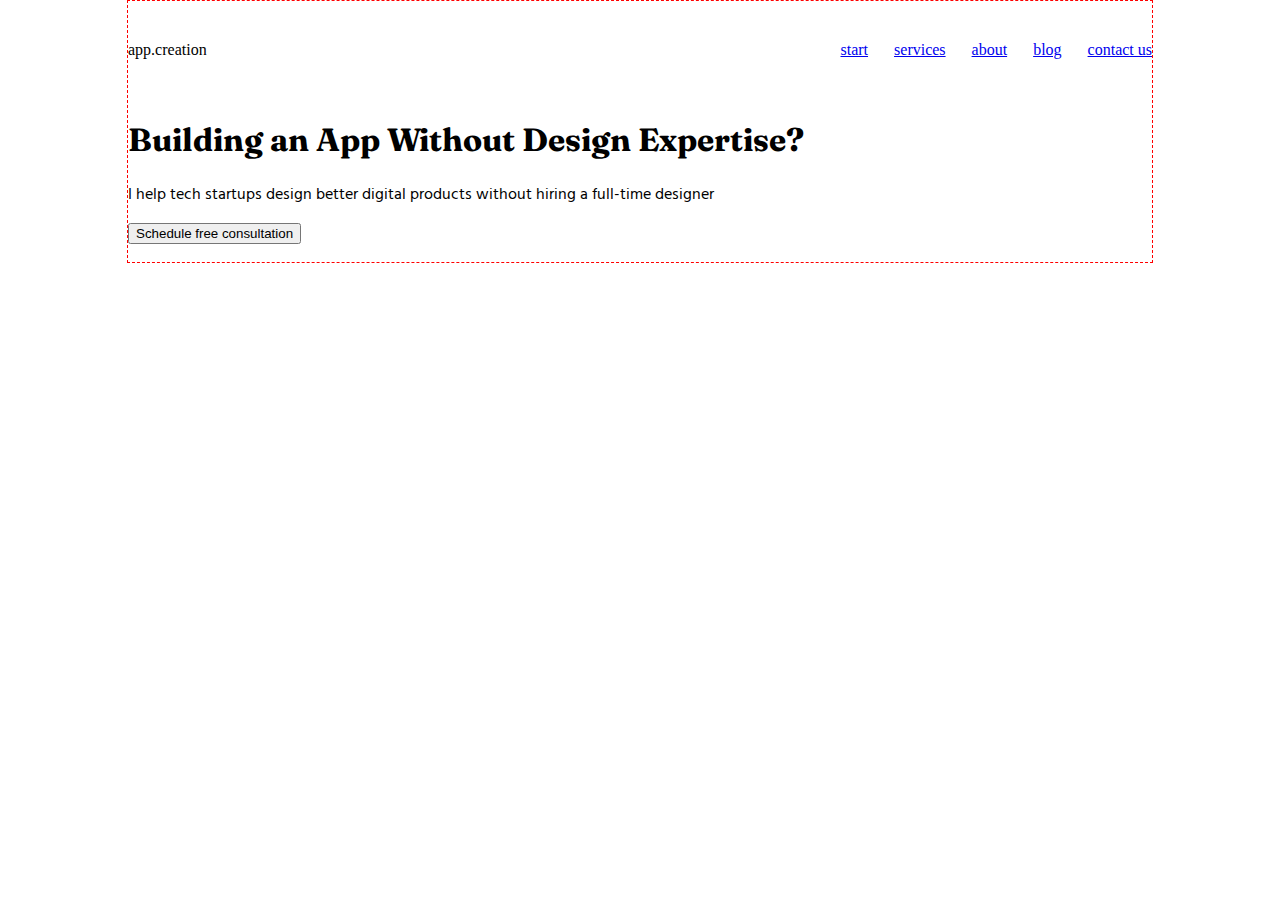
==== index.html @ 3f7c38e3 "Add logo" ====
<!DOCTYPE html>
<html>
  <head>
    <meta charset="utf-8">
    <title>app.creation</title>
    <link rel="stylesheet" href="styles.css">
    <link rel="stylesheet" href="fonts.css">
    <link href="https://fonts.googleapis.com/css2?family=Fraunces&family=Hind+Siliguri:wght@300&display=swap" rel="stylesheet">
  </head>
  <body>
    <div class="wrapper">
    <header class="header">
      <div class="logo">
        <div class="logo__circle logo__circle_color_dark-blue"></div>
        <div class="logo__circle logo__circle_color_blue"></div>
        app.creation
      </div>      
      <nav class="menu">
        <a class="menu__item" href="#">start</a>
        <a class="menu__item" href="#">services</a>
        <a class="menu__item" href="#">about</a>
        <a class="menu__item" href="#">blog</a>
        <a class="menu__item" href="#">contact us</a>
      </nav> 
    </header>
    <section class="main-section">
      <main class="main-content">
        <h1 class="main-content__title">Building an App Without Design Expertise?</h1>
        <p class="main-content__description">I help tech startups design better digital products without hiring a full-time designer</p>
        <button class="main-content__button">Schedule free consultation</button>
      </main>
      <div class="image-content">
        <img class="image-content__img">
      </div>
    </section>
    </div>
  </body>
</html>
---- styles.css ----
h1 {
	font-family: 'Fraunces', serif;
}

p {
	font-family: 'Hind Siliguri', sans-serif;
}

body {
	margin: 0;
}

.wrapper {
	margin: auto;
	width: 80%;
	border: dashed 1px red;
}

.header {
	display: flex;
	justify-content: space-between;
}

.logo {
	padding: 40px 0;
}

.menu {
	display: flex;
	align-items: center;
}

.menu__item {
	padding: 0 13px;
}

.menu__item:last-child {
	padding-right: 0;
}
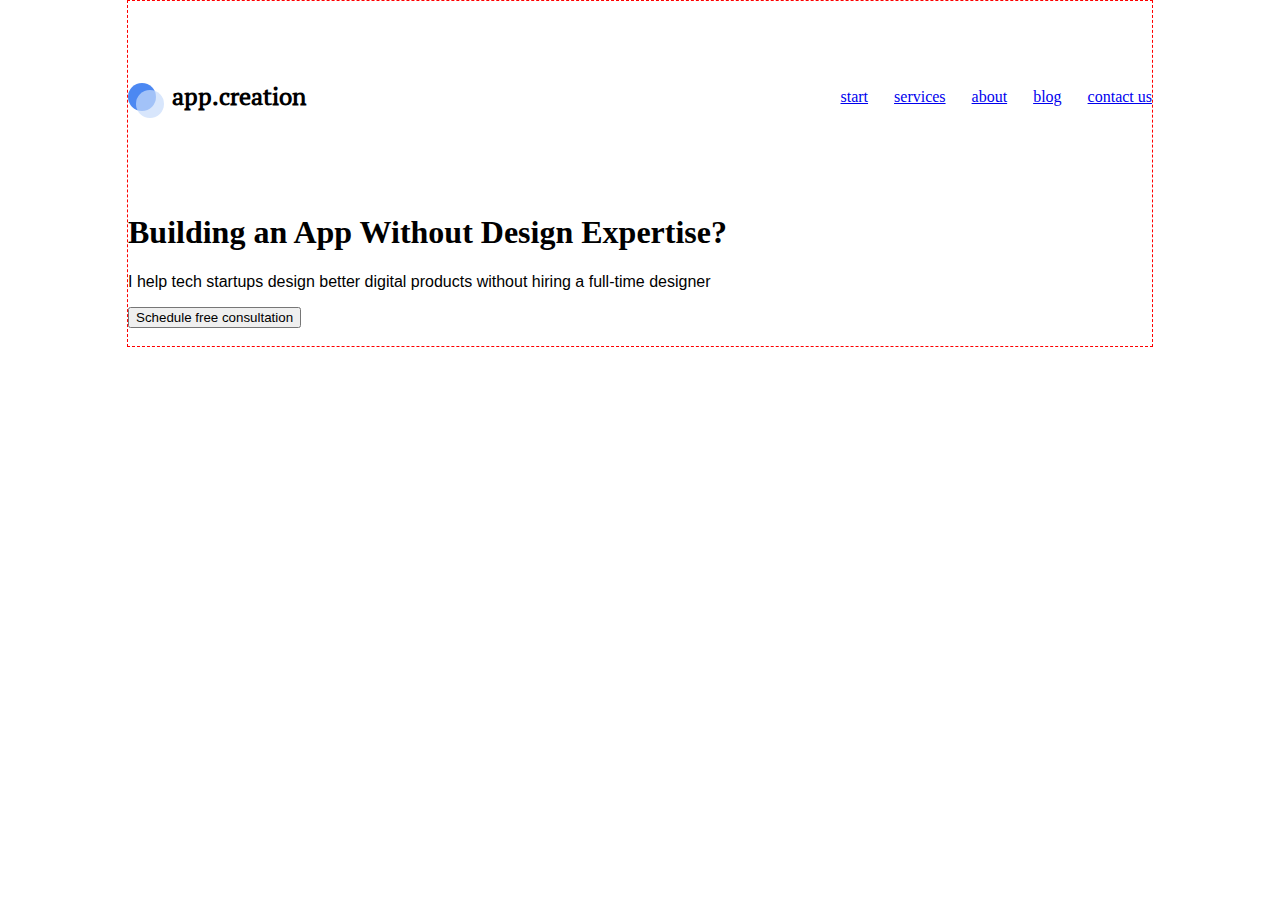
==== commit d514b16c: "Add fonts" ====
--- a/index.html
+++ b/index.html
@@ -4,8 +4,7 @@
     <meta charset="utf-8">
     <title>app.creation</title>
     <link rel="stylesheet" href="styles.css">
-    <link rel="stylesheet" href="fonts.css">
-    <link href="https://fonts.googleapis.com/css2?family=Fraunces&family=Hind+Siliguri:wght@300&display=swap" rel="stylesheet">
+    <link rel="stylesheet" href="fonts.css">    
   </head>
   <body>
     <div class="wrapper">
--- a/styles.css
+++ b/styles.css
@@ -17,12 +17,37 @@
 }
 
 .header {
+	padding: 40px 0;
 	display: flex;
 	justify-content: space-between;
 }
 
 .logo {
+	position: relative;
 	padding: 40px 0;
+	padding-left: 44px;	
+  font: bold 24px/32px pt_serif, arial, helvetica, sans-serif;  
+}
+
+.logo__circle {
+	position: absolute;
+	left: 0;
+	top: 50%;
+	transform: translateY(-50%);
+	width: 28px;
+	height: 28px;	
+	border-radius: 50%; 
+	opacity: .7;
+}
+
+.logo__circle_color_dark-blue {
+	background: #0056EC;
+}
+
+.logo__circle_color_blue {
+	left: 8px;
+	top: 56%;
+	background: #C8DBFB;
 }
 
 .menu {
--- a/fonts.css
+++ b/fonts.css
@@ -0,0 +1,76 @@
+@font-face {
+    font-family: 'pt_serifbold';
+    src: url('Fonts/ptserif-bold-webfont.woff') format('woff');
+    font-weight: normal;
+    font-style: normal;
+}
+
+@font-face {
+    font-family: 'pt_serifbold_italic';
+    src: url('Fonts/ptserif-bolditalic-webfont.woff') format('woff');
+    font-weight: normal;
+    font-style: normal;
+}
+
+@font-face {
+    font-family: 'pt_serifitalic';
+    src: url('Fonts/ptserif-italic-webfont.woff') format('woff');
+    font-weight: normal;
+    font-style: normal;
+}
+
+@font-face {
+    font-family: 'pt_serif';
+    src: url('Fonts/ptserif-regular-webfont.woff') format('woff');
+    font-weight: normal;
+    font-style: normal;
+}
+
+@font-face {
+    font-family: 'frauncesblack_italic';
+    src: url('Fonts/fraunces-italic-variablefont-webfont.woff') format('woff');
+    font-weight: normal;
+    font-style: normal;
+}
+
+@font-face {
+    font-family: 'fraunces';
+    src: url('Fonts/fraunces-variablefont-webfont.woff') format('woff');
+    font-weight: normal;
+    font-style: normal;
+}
+
+@font-face {
+    font-family: 'hind_siliguribold';
+    src: url('Fonts/hindsiliguri-bold-webfont.woff') format('woff');
+    font-weight: normal;
+    font-style: normal;
+}
+
+@font-face {
+    font-family: 'hind_siligurilight';
+    src: url('Fonts/hindsiliguri-light-webfont.woff') format('woff');
+    font-weight: normal;
+    font-style: normal;
+}
+
+@font-face {
+    font-family: 'hind_siligurimedium';
+    src: url('Fonts/hindsiliguri-medium-webfont.woff') format('woff');
+    font-weight: normal;
+    font-style: normal;
+}
+
+@font-face {
+    font-family: 'hind_siliguriregular';
+    src: url('Fonts/hindsiliguri-regular-webfont.woff') format('woff');
+    font-weight: normal;
+    font-style: normal;
+}
+
+@font-face {
+    font-family: 'hind_siligurisemibold';
+    src: url('Fonts/hindsiliguri-semibold-webfont.woff') format('woff');
+    font-weight: normal;
+    font-style: normal;
+}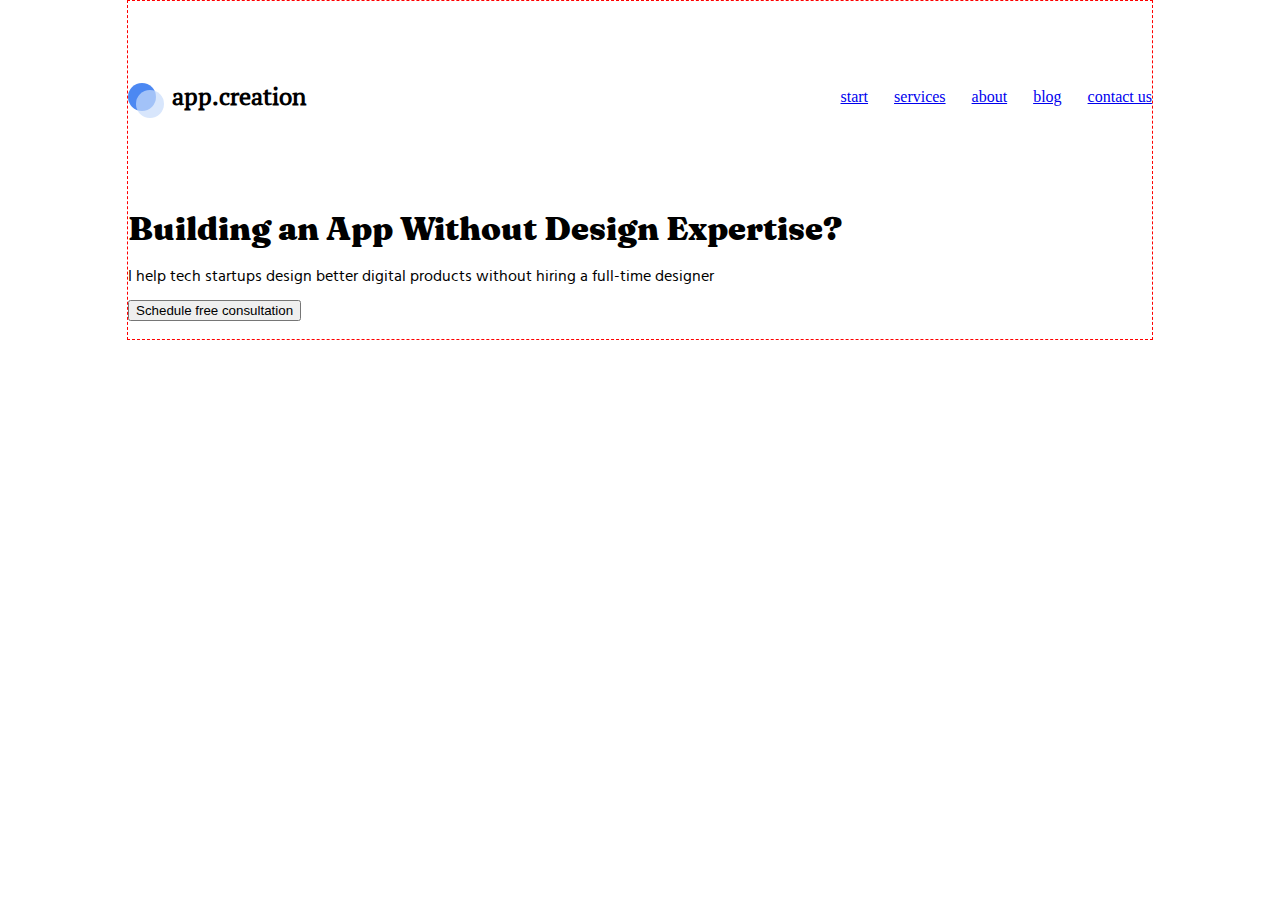
==== commit d2f6a81c: "New menu" ====
--- a/index.html
+++ b/index.html
@@ -16,7 +16,7 @@
       </div>      
       <nav class="menu">
         <a class="menu__item" href="#">start</a>
-        <a class="menu__item" href="#">services</a>
+        <a class="menu__item menu__item_active" href="#">services</a>
         <a class="menu__item" href="#">about</a>
         <a class="menu__item" href="#">blog</a>
         <a class="menu__item" href="#">contact us</a>
--- a/styles.css
+++ b/styles.css
@@ -1,9 +1,9 @@
 h1 {
-	font-family: 'Fraunces', serif;
+	font-family: 'fraunces', arial, helvetica, sans-serif;
 }
 
 p {
-	font-family: 'Hind Siliguri', sans-serif;
+	font-family: 'hind_siliguriregular', arial, helvetica, sans-serif;
 }
 
 body {
--- a/fonts.css
+++ b/fonts.css
@@ -73,4 +73,18 @@
     src: url('Fonts/hindsiliguri-semibold-webfont.woff') format('woff');
     font-weight: normal;
     font-style: normal;
+}
+
+@font-face {
+    font-family: 'robotoregular';
+    src: url('Fonts/roboto-regular-webfont.woff') format('woff');
+    font-weight: normal;
+    font-style: normal;
+}
+
+@font-face {
+    font-family: 'robotomedium';
+    src: url('Fonts/roboto-medium-webfont.woff') format('woff');
+    font-weight: normal;
+    font-style: normal;
 }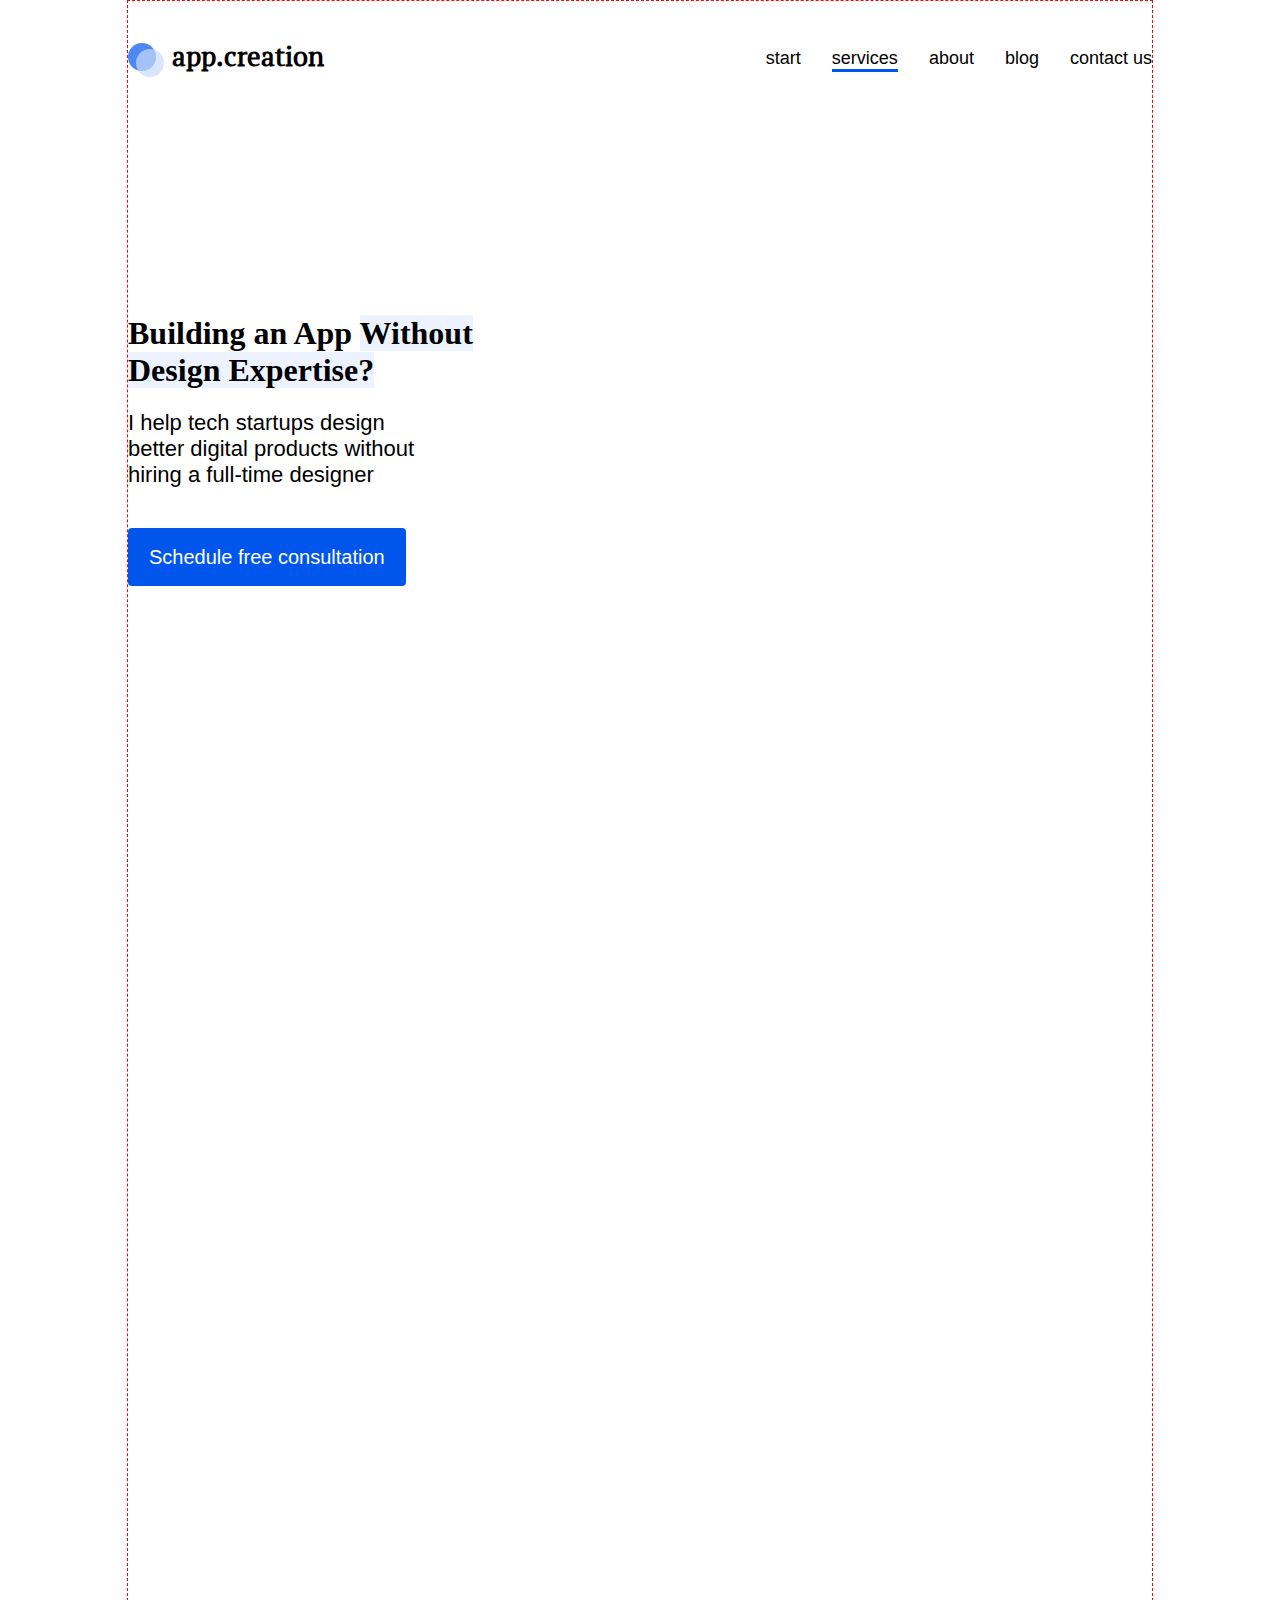
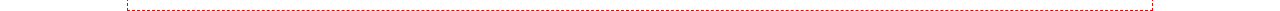
==== commit 52517524: "Add img" ====
--- a/index.html
+++ b/index.html
@@ -22,14 +22,19 @@
         <a class="menu__item" href="#">contact us</a>
       </nav> 
     </header>
-    <section class="main-section">
-      <main class="main-content">
-        <h1 class="main-content__title">Building an App Without Design Expertise?</h1>
-        <p class="main-content__description">I help tech startups design better digital products without hiring a full-time designer</p>
-        <button class="main-content__button">Schedule free consultation</button>
+    <section class="main">
+      <main>
+        <h1 class="main__title">
+          Building an App 
+          <span class="main__title-text_highlight">
+            Without Design Expertise?
+          </span>
+        </h1>
+        <p class="main__description">I help tech startups design better digital products without hiring a full-time designer</p>
+        <a class="main__button" href="#">Schedule free consultation</a>
       </main>
-      <div class="image-content">
-        <img class="image-content__img">
+      <div>
+        <img>
       </div>
     </section>
     </div>
--- a/styles.css
+++ b/styles.css
@@ -1,11 +1,3 @@
-h1 {
-	font-family: 'fraunces', arial, helvetica, sans-serif;
-}
-
-p {
-	font-family: 'hind_siliguriregular', arial, helvetica, sans-serif;
-}
-
 body {
 	margin: 0;
 }
@@ -16,17 +8,16 @@
 	border: dashed 1px red;
 }
 
-.header {
-	padding: 40px 0;
+.header {	
 	display: flex;
 	justify-content: space-between;
+	margin-bottom: 203px;
 }
 
 .logo {
 	position: relative;
-	padding: 40px 0;
-	padding-left: 44px;	
-  font: bold 24px/32px pt_serif, arial, helvetica, sans-serif;  
+	padding: 40px 3px 40px 44px;	
+  font: bold 27px/31px pt_serif, arial, helvetica, sans-serif;  
 }
 
 .logo__circle {
@@ -56,9 +47,82 @@
 }
 
 .menu__item {
-	padding: 0 13px;
+	position: relative;
+	margin-top: 4px;
+	margin-left: 5px;
+	margin-right: 26px;	
+	font: 500 18px/21px Roboto, arial, helvetica, sans-serif;
+	color: #000;
+	text-decoration: none;
+}
+
+.menu__item:after {
+  position: absolute;
+	display: block;
+	content: '';
+	width: 0%;
+	height: 3px;
+	background: #0056EC;
+	opacity: 0;
+	-webkit-transition: width .3s ease-in-out;
+  -moz--transition: width .3s ease-in-out;
+  transition: width .3s ease-in-out;	
+}
+
+.menu__item:hover {
+	opacity: .7;
 }
 
 .menu__item:last-child {
-	padding-right: 0;
+	margin-right: 0;
+}
+
+.menu__item_active::after {
+	position: absolute;
+	display: block;
+	content: '';
+	width: 100%;
+	height: 3px;
+	background: #0056EC;
+}
+
+.menu__item:hover:after, .menu__item_active:after {
+  width: 100%;
+  opacity: 1;
+}
+
+.main {  
+  padding: 0 63% 100% 0;  
+  background: top right no-repeat url('img/img.svg');
+  background-size: 769px 656px;
+}
+}
+
+.main__title {	
+	font: bold 72px/87px pt_serif, arial, helvetica, sans-serif;
+	margin: 0 0 38px 0;
+}
+
+.main__title-text_highlight {
+	background: #ECF3FF;
+}
+
+.main__description {
+	font: 400 22px/26px Roboto, arial, helvetica, sans-serif;
+	margin: 0 0 59px 0;
+	width: 83%;
+}
+
+.main__button {
+	font: 500 20px/21px Roboto, arial, helvetica, sans-serif;
+	padding: 18px 21px;
+	color: #FFF;
+	text-decoration: none;
+	background: #0056EC;
+	border-radius: 4px;
+	transition: opacity .5s;
+}
+
+.main__button:hover {
+	opacity: .5;
 }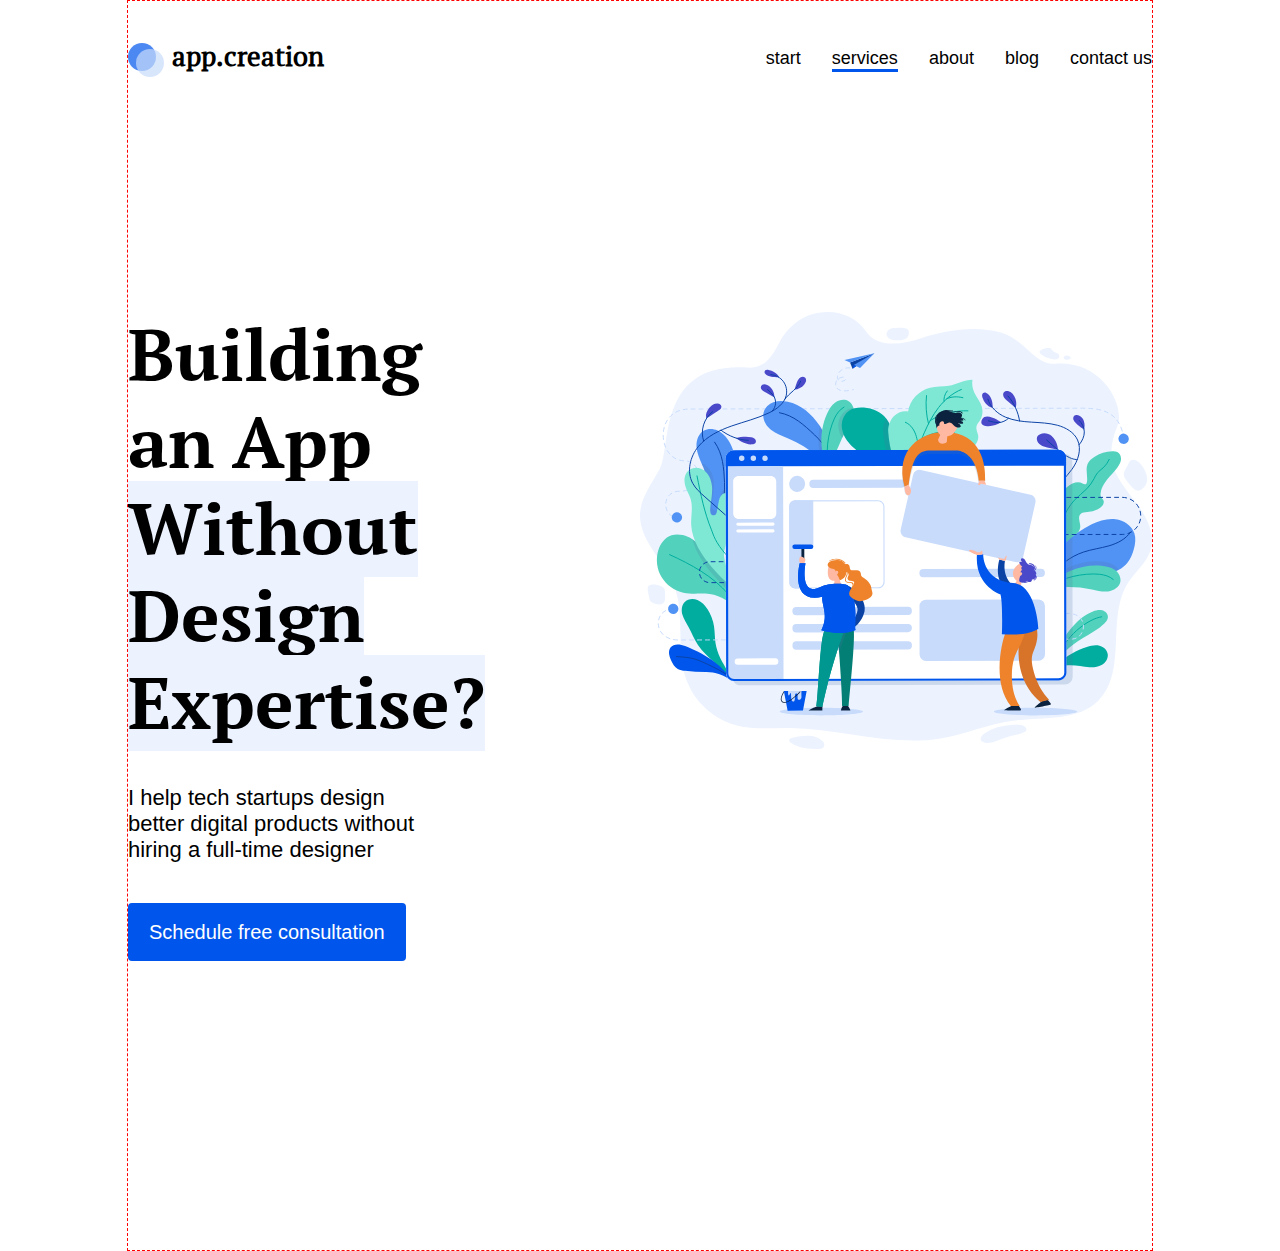
==== commit 4ba7e2e4: "Delete img and main" ====
--- a/index.html
+++ b/index.html
@@ -23,19 +23,14 @@
       </nav> 
     </header>
     <section class="main">
-      <main>
-        <h1 class="main__title">
-          Building an App 
-          <span class="main__title-text_highlight">
+      <h1 class="main__title">
+        Building an App 
+        <span class="main__title-text_highlight">
             Without Design Expertise?
-          </span>
-        </h1>
-        <p class="main__description">I help tech startups design better digital products without hiring a full-time designer</p>
-        <a class="main__button" href="#">Schedule free consultation</a>
-      </main>
-      <div>
-        <img>
-      </div>
+        </span>
+      </h1>
+      <p class="main__description">I help tech startups design better digital products without hiring a full-time designer</p>
+      <a class="main__button" href="#">Schedule free consultation</a>          
     </section>
     </div>
   </body>
--- a/styles.css
+++ b/styles.css
@@ -11,7 +11,7 @@
 .header {	
 	display: flex;
 	justify-content: space-between;
-	margin-bottom: 203px;
+	margin-bottom: 200px;
 }
 
 .logo {
@@ -92,14 +92,13 @@
 }
 
 .main {  
-  padding: 0 63% 100% 0;  
-  background: top right no-repeat url('img/img.svg');
-  background-size: 769px 656px;
-}
+  padding: 0 63% 30% 0;  
+  background: top right/50% no-repeat url('img/img.svg');  
 }
 
+
 .main__title {	
-	font: bold 72px/87px pt_serif, arial, helvetica, sans-serif;
+	font: bold 72px/87px pt_serifbold, arial, helvetica, sans-serif;
 	margin: 0 0 38px 0;
 }
 
--- a/fonts.css
+++ b/fonts.css
@@ -1,20 +1,6 @@
 @font-face {
     font-family: 'pt_serifbold';
     src: url('Fonts/ptserif-bold-webfont.woff') format('woff');
-    font-weight: normal;
-    font-style: normal;
-}
-
-@font-face {
-    font-family: 'pt_serifbold_italic';
-    src: url('Fonts/ptserif-bolditalic-webfont.woff') format('woff');
-    font-weight: normal;
-    font-style: normal;
-}
-
-@font-face {
-    font-family: 'pt_serifitalic';
-    src: url('Fonts/ptserif-italic-webfont.woff') format('woff');
     font-weight: normal;
     font-style: normal;
 }
@@ -24,67 +10,4 @@
     src: url('Fonts/ptserif-regular-webfont.woff') format('woff');
     font-weight: normal;
     font-style: normal;
-}
-
-@font-face {
-    font-family: 'frauncesblack_italic';
-    src: url('Fonts/fraunces-italic-variablefont-webfont.woff') format('woff');
-    font-weight: normal;
-    font-style: normal;
-}
-
-@font-face {
-    font-family: 'fraunces';
-    src: url('Fonts/fraunces-variablefont-webfont.woff') format('woff');
-    font-weight: normal;
-    font-style: normal;
-}
-
-@font-face {
-    font-family: 'hind_siliguribold';
-    src: url('Fonts/hindsiliguri-bold-webfont.woff') format('woff');
-    font-weight: normal;
-    font-style: normal;
-}
-
-@font-face {
-    font-family: 'hind_siligurilight';
-    src: url('Fonts/hindsiliguri-light-webfont.woff') format('woff');
-    font-weight: normal;
-    font-style: normal;
-}
-
-@font-face {
-    font-family: 'hind_siligurimedium';
-    src: url('Fonts/hindsiliguri-medium-webfont.woff') format('woff');
-    font-weight: normal;
-    font-style: normal;
-}
-
-@font-face {
-    font-family: 'hind_siliguriregular';
-    src: url('Fonts/hindsiliguri-regular-webfont.woff') format('woff');
-    font-weight: normal;
-    font-style: normal;
-}
-
-@font-face {
-    font-family: 'hind_siligurisemibold';
-    src: url('Fonts/hindsiliguri-semibold-webfont.woff') format('woff');
-    font-weight: normal;
-    font-style: normal;
-}
-
-@font-face {
-    font-family: 'robotoregular';
-    src: url('Fonts/roboto-regular-webfont.woff') format('woff');
-    font-weight: normal;
-    font-style: normal;
-}
-
-@font-face {
-    font-family: 'robotomedium';
-    src: url('Fonts/roboto-medium-webfont.woff') format('woff');
-    font-weight: normal;
-    font-style: normal;
 }